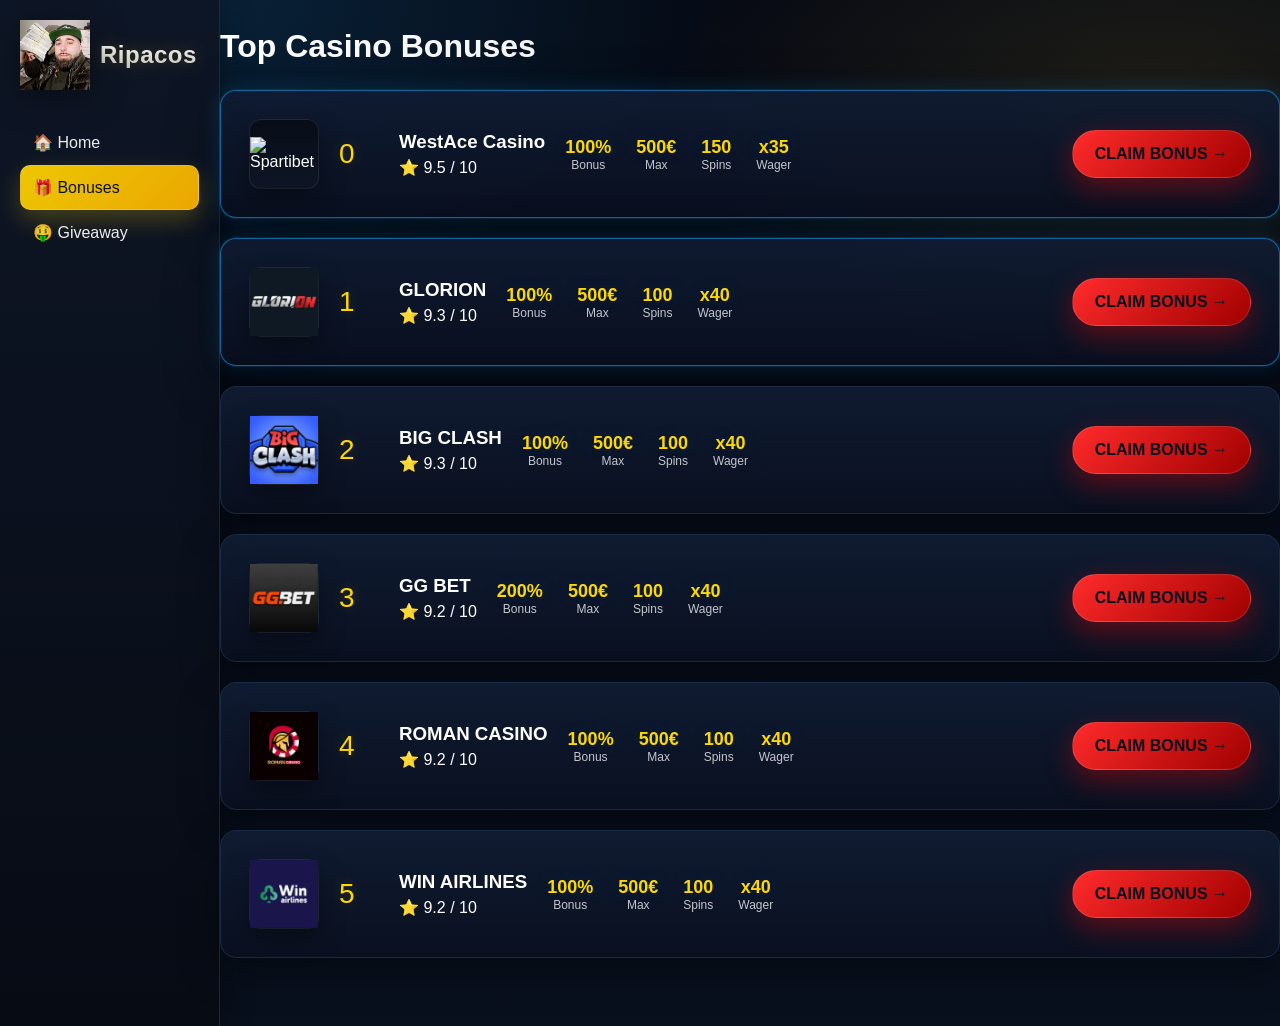
==== bonus.html @ 60d69d88 "Revise casino bonuses and add new entries Updated casino cards with new entries and adjusted ranking" ====
<!DOCTYPE html>
<html lang="en">
<head>
  <meta charset="UTF-8">
  <title>Casino Bonuses</title>
  <link rel="stylesheet" href="style.css">
</head>
<body>

<div class="layout">

  <aside class="sidebar">
    <div class="logo-area">
      <img src="image1.jpg" alt="SlotsCore Logo">
      <span>Ripacos</span>
    </div>
    <ul>
      <li><a href="index.html">🏠 Home</a></li>
      <li class="active"><a href="bonus.html">🎁 Bonuses</a></li>
     <li ><a href="giveaway_fixed.html">🤑 Giveaway</a></li>
    </ul>
  </aside>

  <main class="content">

    <h1>Top Casino Bonuses</h1>
<!-- CARD 0 -->
     <div class="casino-card highlight">
      <div class="casino-logo">
        <img src="WEST.PNG" alt="Spartibet">
      </div>

      <div class="rank">0</div>

      <div class="info">
        <h3>WestAce Casino</h3>
        <p>⭐ 9.5 / 10</p>
      </div>

      <div class="stats">
        <div><strong>100%</strong><span>Bonus</span></div>
        <div><strong>500€</strong><span>Max</span></div>
        <div><strong>150</strong><span>Spins</span></div>
        <div><strong>x35</strong><span>Wager</span></div>
      </div>
      
      <a href="https://wstc.lynmonkel.com/?mid=362287_2106183" class="btn" target="_blank">
        CLAIM BONUS →
      </a>
    </div>
    
    <!-- CARD 1 -->
    <div class="casino-card highlight">
      <div class="casino-logo">
        <img src="GLORION.PNG" alt="Spartibet">
      </div>

      <div class="rank">1</div>

      <div class="info">
        <h3>GLORION</h3>
        <p>⭐ 9.3 / 10</p>
      </div>

      <div class="stats">
        <div><strong>100%</strong><span>Bonus</span></div>
        <div><strong>500€</strong><span>Max</span></div>
        <div><strong>100</strong><span>Spins</span></div>
        <div><strong>x40</strong><span>Wager</span></div>
      </div>

      <a href="https://glrn.lynmonkel.com/?mid=304403_2020043" class="btn" target="_blank">
        CLAIM BONUS →
      </a>
    </div>

    <!-- CARD 2 -->
    <div class="casino-card">
      <div class="casino-logo">
        <img src="BIGCLASH.PNG" alt="Kairosbet">
      </div>

      <div class="rank">2</div>

      <div class="info">
        <h3>BIG CLASH</h3>
        <p>⭐ 9.3 / 10</p>
      </div>

      <div class="stats">
        <div><strong>100%</strong><span>Bonus</span></div>
        <div><strong>500€</strong><span>Max</span></div>
        <div><strong>100</strong><span>Spins</span></div>
        <div><strong>x40</strong><span>Wager</span></div>
      </div>

      <a href="https://mma.lynmonkel.com/?mid=304403_2020044" class="btn" target="_blank">
        CLAIM BONUS →
      </a>
    </div>

    <!-- CARD 3 -->
    <div class="casino-card">
      <div class="casino-logo">
        <img src="GGBET.PNG" alt="Casino 3">
      </div>

      <div class="rank">3</div>

      <div class="info">
        <h3>GG BET</h3>
        <p>⭐ 9.2 / 10</p>
      </div>

      <div class="stats">
        <div><strong>200%</strong><span>Bonus</span></div>
        <div><strong>500€</strong><span>Max</span></div>
        <div><strong>100</strong><span>Spins</span></div>
        <div><strong>x40</strong><span>Wager</span></div>
      </div>

      <a href="https://ggbetbestoffer.com/l/696f84ccd07e0030810fa052" class="btn" target="_blank">
        CLAIM BONUS →
      </a>
    </div>

    <!-- CARD 4 -->
    <div class="casino-card">
      <div class="casino-logo">
        <img src="ROMAN.PNG" alt="Casino 4">
      </div>

      <div class="rank">4</div>

      <div class="info">
        <h3>ROMAN CASINO</h3>
        <p>⭐ 9.2 / 10</p>
      </div>

      <div class="stats">
        <div><strong>100%</strong><span>Bonus</span></div>
        <div><strong>500€</strong><span>Max</span></div>
        <div><strong>100</strong><span>Spins</span></div>
        <div><strong>x40</strong><span>Wager</span></div>
      </div>

      <a href="https://media.vegaslegends.com/visit/?bta=36466&nci=5432&utm_campaign=ripakos" class="btn" target="_blank">
        CLAIM BONUS →
      </a>
    </div>

    <!-- CARD 5 -->
    <div class="casino-card">
      <div class="casino-logo">
        <img src="WINAIRLINES.PNG" alt="Casino 5">
      </div>

      <div class="rank">5</div>

      <div class="info">
        <h3>WIN AIRLINES</h3>
        <p>⭐ 9.2 / 10</p>
      </div>

      <div class="stats">
        <div><strong>100%</strong><span>Bonus</span></div>
        <div><strong>500€</strong><span>Max</span></div>
        <div><strong>100</strong><span>Spins</span></div>
        <div><strong>x40</strong><span>Wager</span></div>
      </div>

      <a href="https://track.blackflagaffiliates.com/visit/?bta=35676&nci=5399&utm_campaign=ripacos" class="btn" target="_blank">
        CLAIM BONUS →
      </a>
    </div>


  </main>
</div>

</body>
</html>
---- style.css ----
:root{
  /* Base */
  --bg: #070b14;
  --panel: #0e1626;
  --card: #101c33;
  --stroke: #1a2a45;

  /* RED + GOLD THEME */
  --blue: #ff2b2b;
  --blue2:#b30000;

  --gold: #ffd700;
  --gold2:#ffb300;

  --text: #ffffff;
  --muted: rgba(255,255,255,.72);

  --glowBlue: rgba(255,0,0,.35);
  --glowGold: rgba(255,215,0,.25);
}

* {
  margin: 0;
  padding: 0;
  box-sizing: border-box;
  font-family: Arial, sans-serif;
}

body {
  background: radial-gradient(1200px 600px at 30% 10%, rgba(26,166,255,.15), transparent 55%),
              radial-gradient(900px 500px at 75% 20%, rgba(255,204,51,.12), transparent 60%),
              var(--bg);
  color: var(--text);
}

.layout {
  display: flex;
}

/* SIDEBAR */
.sidebar {
  width: 220px;
  background: linear-gradient(180deg, rgba(14,22,38,.98), rgba(7,11,20,.98));
  min-height: 100vh;
  padding: 20px;
  border-right: 1px solid var(--stroke);
  box-shadow: 0 0 30px rgba(0,0,0,.35);
}

.sidebar ul {
  list-style: none;
}

.sidebar li {
  padding: 12px;
  cursor: pointer;
  opacity: 0.92;
  border-radius: 10px;
  border: 1px solid transparent;
  transition: all .18s ease;
}

/* Active / Hover = logo gold highlight */
.sidebar li.active,
.sidebar li:hover {
  background: linear-gradient(135deg, var(--gold), var(--gold2));
  color: #08101e;
  border-color: rgba(255,255,255,.18);
  box-shadow: 0 10px 24px var(--glowGold);
}

.sidebar li.active a { color: #08101e; }

/* SIDEBAR LINKS FIX */
.sidebar a {
  color: inherit;
  text-decoration: none;
  display: block;
}

/* LOGO */
.logo-area {
  display: flex;
  align-items: center;
  gap: 10px;
  margin-bottom: 30px;
}

.logo-area img {
  width: 70px;
  filter: drop-shadow(0 6px 18px rgba(0,0,0,.45));
}

.logo-area span {
  font-size: 24px;
  font-weight: bold;
  letter-spacing: .5px;
  background: linear-gradient(180deg, #ffffff, rgba(255,255,255,.75));
  -webkit-background-clip: text;
  background-clip: text;
  color: transparent;
  text-shadow: 0 0 18px rgba(255,215,0,.25);
}

/* CONTENT */
.content {
  flex: 1;
  padding: 30px;
}

.content h1 {
  margin-bottom: 25px;
  background: linear-gradient(90deg, #ffffff, rgba(255,255,255,.85));
  -webkit-background-clip: text;
  background-clip: text;
  color: transparent;
}

/* CASINO CARD */
.casino-card {
  background: linear-gradient(180deg, rgba(16,28,51,.92), rgba(10,16,32,.92));
  border-radius: 16px;
  padding: 28px;
  display: flex;
  align-items: center;
  gap: 20px;
  margin-bottom: 20px;
  border: 1px solid var(--stroke);
  min-height: 120px;
  box-shadow: 0 14px 40px rgba(0,0,0,.35);
}

/* HIGHLIGHT CARD = blue glow like logo */
.casino-card.highlight {
  border: 1px solid rgba(26,166,255,.55);
  box-shadow:
    0 0 0 1px rgba(26,166,255,.12),
    0 0 22px rgba(26,166,255,.18),
    0 18px 55px rgba(0,0,0,.45);
}

/* LOGO */
.casino-logo {
  width: 70px;
  height: 70px;
  background: linear-gradient(180deg, rgba(7,11,20,.9), rgba(14,22,38,.9));
  border-radius: 12px;
  border: 1px solid rgba(255,255,255,.08);
  display: flex;
  align-items: center;
  justify-content: center;
  box-shadow: 0 10px 26px rgba(0,0,0,.35);
}

.casino-logo img {
  max-width: 100%;
  max-height: 100%;
  object-fit: contain;
}

/* RANK = gold like the "777" frame */
.rank {
  font-size: 28px;
  color: var(--gold);
  width: 40px;
  text-shadow: 0 0 14px rgba(255,204,51,.20);
}

/* INFO */
.info h3 {
  margin-bottom: 5px;
}

/* STATS */
.stats {
  display: flex;
  gap: 25px;
  flex: 1;
}

.stats div {
  text-align: center;
}

.stats strong {
color: var(--gold);
  font-size: 18px;
  text-shadow: 0 0 18px rgba(26,166,255,.18);
}

.stats span {
  display: block;
  font-size: 12px;
  color: var(--muted);
}

/* BUTTON = blue -> gold like logo lighting */
.btn {
  background: linear-gradient(135deg, var(--blue), var(--blue2));
  color: #08101e;
  padding: 14px 22px;
  border-radius: 25px;
  text-decoration: none;
  font-weight: bold;
  white-space: nowrap;
  border: 1px solid rgba(255,255,255,.14);
  box-shadow: 0 10px 28px var(--glowBlue);
  transition: transform .18s ease, box-shadow .18s ease, filter .18s ease;
}

.btn:hover {
  transform: scale(1.03);
  background: linear-gradient(135deg, var(--gold), var(--gold2));
  box-shadow: 0 10px 28px var(--glowGold);
  filter: brightness(1.02);
}

/* MOBILE */
@media (max-width: 900px) {
  .sidebar {
    display: none;
  }

  .casino-card {
    flex-direction: column;
    align-items: flex-start;
    gap: 15px;
    padding: 25px;
  }

  .casino-logo {
    width: 80px;
    height: 80px;
  }

  .stats {
    width: 100%;
    justify-content: space-between;
  }

  .btn {
    width: 100%;
    text-align: center;
    font-size: 16px;
  }
}
/* HOME HERO */
.home-hero{
  display:flex;
  align-items:center;
  gap:24px;
  padding:24px;
  border-radius:16px;
  border: 1px solid rgba(255,255,255,0.08);
  background: rgba(255,255,255,0.03);
}

.home-logo{
  width:140px;
  height:140px;
  border-radius:18px;
  object-fit:cover;
  box-shadow: 0 14px 40px rgba(0,0,0,0.35);
  border: 1px solid rgba(255,255,255,0.10);
}

.home-title{
  margin-bottom:10px;
}

.home-desc{
  opacity: 0.9;
  line-height: 1.55;
  max-width: 820px;
}

/* SOCIAL LINKS */
.social-links{
  margin-top:14px;
  display:flex;
  flex-wrap:wrap;
  gap:12px;
}

.social-btn{
  display:inline-flex;
  align-items:center;
  gap:8px;
  padding:12px 16px;
  border-radius:999px;
  text-decoration:none;
  font-weight:700;

  /* fallback που δουλεύει και με το παλιό css */
  background: rgba(57,211,83,0.95);
  color:#000;
  box-shadow: 0 10px 24px rgba(0,0,0,0.25);
  transition: transform .18s ease, filter .18s ease;
}

.social-btn:hover{
  transform: translateY(-1px);
  filter: brightness(1.05);
}

/* Αν έχεις βάλει την καινούργια παλέτα (blue/gold), θα “κουμπώσει” αυτόματα */
:root{
  --blue: #1aa6ff;
  --blue2:#0b66ff;
  --gold: #ffcc33;
  --gold2:#ff9f1a;
}
.social-btn{
  background: linear-gradient(135deg, var(--blue), var(--blue2));
  color: #08101e;
  border: 1px solid rgba(255,255,255,0.14);
}
.social-btn:hover{
  background: linear-gradient(135deg, var(--gold), var(--gold2));
}

/* MOBILE */
@media (max-width: 900px){
  .home-hero{
    flex-direction: column;
    align-items:flex-start;
  }
  .home-logo{
    width:110px;
    height:110px;
  }
  .social-btn{
    width:100%;
    justify-content:center;
  }
}
/* --- SECTIONS --- */
.section{
  margin-top: 26px;
  padding: 18px;
  border-radius: 16px;
  border: 1px solid rgba(255,255,255,.08);
  background: rgba(255,255,255,.03);
}

.section-title{
  display:flex;
  justify-content:center;
  margin: 4px 0 16px;
}
.section-title span{
  padding: 10px 18px;
  border-radius: 999px;
  font-weight: 900;
  letter-spacing: .6px;
  color:#08101e;
  background: linear-gradient(135deg, var(--gold), var(--gold2));
  box-shadow: 0 12px 26px var(--glowGold);
}

/* --- STREAMERS GRID --- */
.streamers-grid{
  display:grid;
  grid-template-columns: repeat(4, minmax(0, 1fr));
  gap: 14px;
}
.streamer-card{
  text-decoration:none;
  color: var(--text);
  border-radius: 14px;
  padding: 16px;
  border: 1px solid rgba(255,255,255,.08);
  background: linear-gradient(180deg, rgba(16,28,51,.78), rgba(7,11,20,.72));
  box-shadow: 0 14px 40px rgba(0,0,0,.35);
  transition: transform .18s ease, border-color .18s ease, box-shadow .18s ease;
  text-align:center;
}
.streamer-card:hover{
  transform: translateY(-2px);
  border-color: rgba(255,204,51,.30);
  box-shadow: 0 18px 55px rgba(0,0,0,.45), 0 0 22px rgba(255,204,51,.12);
}
.avatar{
  width: 92px;
  height: 92px;
  border-radius: 50%;
  object-fit: cover;
  border: 4px solid rgba(255,204,51,.55);
  box-shadow: 0 14px 35px rgba(0,0,0,.45);
  margin: 4px auto 12px;
  display:block;
}
.name{
  font-weight: 900;
  color: var(--gold);
  font-size: 18px;
}
.meta{
  margin-top: 6px;
  font-size: 12px;
  color: var(--muted);
}

/* --- TOP CASINOS ROWS --- */
.casino-rows{ display:flex; flex-direction:column; gap: 12px; }
.casino-row{
  display:flex;
  align-items:center;
  gap: 16px;
  padding: 16px;
  border-radius: 16px;
  border: 1px solid rgba(255,204,51,.16);
  background: linear-gradient(180deg, rgba(16,28,51,.80), rgba(7,11,20,.78));
  box-shadow: 0 18px 55px rgba(0,0,0,.45);
}
.row-rank{
  width: 36px;
  height: 36px;
  display:flex;
  align-items:center;
  justify-content:center;
  border-radius: 10px;
  font-weight: 900;
  color:#08101e;
  background: linear-gradient(135deg, var(--gold), var(--gold2));
}
.row-brand{
  display:flex;
  align-items:center;
  gap: 12px;
  min-width: 260px;
}
.row-logo{
  width: 58px; height: 58px;
  border-radius: 14px;
  background: rgba(0,0,0,.28);
  border: 1px solid rgba(255,255,255,.08);
  display:flex; align-items:center; justify-content:center;
}
.row-logo img{ max-width:100%; max-height:100%; object-fit:contain; }
.row-name{ font-weight: 900; }
.tag{
  margin-left: 8px;
  font-size: 11px;
  padding: 4px 10px;
  border-radius: 999px;
  background: rgba(255,204,51,.16);
  border: 1px solid rgba(255,204,51,.22);
  color: var(--gold);
}
.row-sub{ margin-top: 4px; font-size: 12px; color: var(--muted); }

.row-stats{
  display:flex;
  gap: 18px;
  flex: 1;
  justify-content: center;
}
.row-stats div{ text-align:center; min-width: 86px; }
.row-stats strong{ color: var(--gold); font-size: 20px; }
.row-stats span{ display:block; font-size: 12px; color: var(--muted); }

.row-btn{ padding: 12px 18px; border-radius: 999px; }

/* --- WEEK BAR + SCHEDULE --- */
.week-bar{
  display:flex;
  gap: 10px;
  padding: 10px;
  border-radius: 14px;
  background: rgba(0,0,0,.25);
  border: 1px solid rgba(255,255,255,.08);
  overflow:auto;
}
.day{
  border: 1px solid rgba(255,255,255,.12);
  background: rgba(255,255,255,.04);
  color: var(--text);
  padding: 10px 14px;
  border-radius: 999px;
  cursor:pointer;
  font-weight: 800;
  white-space:nowrap;
}
.day.active{
  background: linear-gradient(135deg, var(--gold), var(--gold2));
  color: #08101e;
  border-color: rgba(255,255,255,.18);
  box-shadow: 0 12px 24px var(--glowGold);
}

.schedule-grid{
  margin-top: 14px;
  display:grid;
  grid-template-columns: repeat(4, minmax(0, 1fr));
  gap: 14px;
}
.slot-card{
  border-radius: 16px;
  border: 1px solid rgba(255,204,51,.20);
  background: linear-gradient(180deg, rgba(16,28,51,.80), rgba(7,11,20,.78));
  box-shadow: 0 18px 55px rgba(0,0,0,.45);
  padding: 14px;
  text-align:center;
  position:relative;
}
.slot-time{
  position:absolute;
  top: 10px; left: 10px; right: 10px;
  border-radius: 12px;
  padding: 10px 12px;
  font-weight: 900;
  color:#08101e;
  background: linear-gradient(135deg, var(--gold), var(--gold2));
}
.slot-avatar{
  width: 110px;
  height: 110px;
  border-radius: 50%;
  object-fit: cover;
  border: 4px solid rgba(255,204,51,.55);
  margin: 58px auto 12px;
  display:block;
}
.slot-name{
  font-weight: 900;
  font-size: 18px;
}

/* RESPONSIVE */
@media (max-width: 1100px){
  .streamers-grid{ grid-template-columns: repeat(2, 1fr); }
  .schedule-grid{ grid-template-columns: repeat(2, 1fr); }
  .row-brand{ min-width: 200px; }
}
@media (max-width: 650px){
  .streamers-grid{ grid-template-columns: 1fr; }
  .schedule-grid{ grid-template-columns: 1fr; }
  .casino-row{ flex-direction: column; align-items: flex-start; }
  .row-stats{ justify-content: space-between; width:100%; }
  .row-btn{ width:100%; text-align:center; }
}
/* Our Streamers title -> BLUE (μόνο αυτό) */
.section-title.blue span{
  background: linear-gradient(135deg, var(--blue), var(--blue2));
  color: #08101e;
  box-shadow: 0 12px 26px var(--glowBlue);
}

/* (προαιρετικό) Αν θες και τα ονόματα των streamers να γίνουν μπλε αντί χρυσά */
.section-title.blue ~ .streamers-grid .name{
  color: var(--gold);
  text-shadow: 0 0 18px rgba(26,166,255,.25);
}

/* (προαιρετικό) Αν θες και το περίγραμμα του avatar να γίνει μπλε */
.section-title.blue ~ .streamers-grid .avatar{
  border-color: rgba(26,166,255,.60);
}

:root{
--bg: #070b14;
  --panel: #0e1626;
  --card: #101c33;
  --card-2: #0c1526;
  --stroke: #1a2a45;

  /* RED + GOLD */
  --blue: #ff2b2b;
  --blue2:#a00000;

  --gold: #ffd700;
  --gold2:#ffb300;

  --text: #ffffff;
  --muted: rgba(255,255,255,.76);

  --glowBlue: rgba(255,0,0,.35);
  --glowGold: rgba(255,215,0,.25);
  --success: #39d353;
  --danger: #ff6b6b;
}

*{margin:0;padding:0;box-sizing:border-box}
html{scroll-behavior:smooth}
body{
  font-family: Arial, sans-serif;
  color:var(--text);
  background:
    radial-gradient(1000px 500px at 15% 0%, rgba(26,166,255,.16), transparent 55%),
    radial-gradient(900px 480px at 90% 10%, rgba(255,204,51,.10), transparent 55%),
    linear-gradient(180deg, #050913 0%, #08101d 100%);
  min-height:100vh;
}

a{color:inherit}
img{max-width:100%;display:block}

.content{
  width:min(1180px, calc(100% - 32px));
  margin:0 auto;
  padding:28px 0 48px;
}

/* HERO */
.giveaway-hero{
  position:relative;
  overflow:hidden;
  border:1px solid rgba(255,255,255,.08);
  border-radius:28px;
  background:
    linear-gradient(135deg, rgba(16,28,51,.96), rgba(8,13,24,.92)),
    linear-gradient(135deg, rgba(26,166,255,.08), rgba(255,204,51,.05));
  box-shadow: 0 28px 80px rgba(0,0,0,.42);
}
.giveaway-hero::before,
.giveaway-hero::after{
  content:"";
  position:absolute;
  border-radius:50%;
  filter:blur(8px);
}
.giveaway-hero::before{
  width:260px;height:260px;right:-80px;top:-80px;
  background:radial-gradient(circle, rgba(26,166,255,.22), transparent 70%);
}
.giveaway-hero::after{
  width:260px;height:260px;left:-80px;bottom:-80px;
  background:radial-gradient(circle, rgba(255,204,51,.18), transparent 70%);
}
.giveaway-hero-inner{
  position:relative;
  z-index:1;
  padding:48px;
}
.giveaway-badge{
  display:inline-flex;
  align-items:center;
  gap:8px;
  padding:10px 16px;
  border-radius:999px;
  background:linear-gradient(135deg, var(--gold), var(--gold2));
  color:#08101e;
  font-weight:900;
  letter-spacing:.5px;
  box-shadow:0 14px 28px var(--glowGold);
  margin-bottom:18px;
}
.giveaway-hero h1{
  font-size:clamp(32px, 6vw, 58px);
  line-height:1.04;
  max-width:760px;
  margin-bottom:16px;
}
.giveaway-hero p{
  max-width:760px;
  color:var(--muted);
  font-size:18px;
  line-height:1.65;
}
.giveaway-hero-btn,
.social-links a{
  display:inline-flex;
  align-items:center;
  justify-content:center;
  margin-top:24px;
  min-height:52px;
  padding:14px 22px;
  border-radius:999px;
  border:1px solid rgba(255,255,255,.14);
  text-decoration:none;
  font-weight:900;
  color:#08101e;
  background:linear-gradient(135deg, var(--blue), var(--blue2));
  box-shadow:0 16px 30px var(--glowBlue);
  transition:transform .18s ease, box-shadow .18s ease, filter .18s ease, background .18s ease;
}
.giveaway-hero-btn:hover,
.social-links a:hover{
  transform:translateY(-2px);
  filter:brightness(1.04);
  background:linear-gradient(135deg, var(--gold), var(--gold2));
  box-shadow:0 16px 30px var(--glowGold);
}

/* SECTION WRAPPER */
.giveaway-prizes,
.giveaway-table,
.how-to,
.send-screenshot,
.terms{
  margin-top:24px;
  padding:26px;
  border-radius:24px;
  border:1px solid rgba(255,255,255,.08);
  background:linear-gradient(180deg, rgba(16,28,51,.84), rgba(7,11,20,.82));
  box-shadow:0 20px 55px rgba(0,0,0,.34);
}

.giveaway-prizes h2,
.giveaway-table h2,
.how-to h2,
.send-screenshot h2,
.terms h2{
  font-size:clamp(24px, 3vw, 34px);
  margin-bottom:18px;
}

/* PRIZES */
.prize-grid{
  display:grid;
  grid-template-columns:repeat(3, minmax(0, 1fr));
  gap:18px;
}
.prize-card{
  position:relative;
  overflow:hidden;
  border-radius:22px;
  padding:24px;
  min-height:210px;
  display:flex;
  flex-direction:column;
  justify-content:space-between;
  border:1px solid rgba(255,255,255,.12);
  box-shadow:0 18px 45px rgba(0,0,0,.35);
}
.prize-card::after{
  content:"";
  position:absolute;
  inset:auto -30px -30px auto;
  width:120px;height:120px;
  border-radius:50%;
  background:rgba(255,255,255,.08);
  filter:blur(2px);
}
.prize-card h3{font-size:22px;margin-bottom:8px}
.prize-card p{color:rgba(255,255,255,.82);font-weight:700}
.prize-card h2{font-size:46px;margin:0}
.prize-card.gold{
  background:linear-gradient(135deg, rgba(255,204,51,.22), rgba(255,159,26,.14), rgba(16,28,51,.92));
  border-color:rgba(255,204,51,.35);
}
.prize-card.silver{
  background:linear-gradient(135deg, rgba(203,213,225,.18), rgba(148,163,184,.10), rgba(16,28,51,.92));
  border-color:rgba(203,213,225,.28);
}
.prize-card.bronze{
  background:linear-gradient(135deg, rgba(205,127,50,.22), rgba(168,85,42,.12), rgba(16,28,51,.92));
  border-color:rgba(205,127,50,.32);
}

/* TABLES */
.giveaway-table{
  display:grid;
  grid-template-columns:repeat(2, minmax(0, 1fr));
  gap:18px;
}
.giveaway-table > h2{
  grid-column:1 / -1;
  margin-bottom:0;
}
.table-box{
  border-radius:20px;
  border:1px solid rgba(255,255,255,.08);
  background:linear-gradient(180deg, rgba(8,13,24,.70), rgba(16,28,51,.66));
  padding:18px;
}
.table-box h3{
  margin-bottom:14px;
  color:var(--gold);
}
.table-box table{
  width:100%;
  border-collapse:collapse;
  overflow:hidden;
  border-radius:16px;
}
.table-box th,
.table-box td{
  padding:14px 16px;
  text-align:left;
  border-bottom:1px solid rgba(255,255,255,.08);
}
.table-box th{
  background:rgba(255,255,255,.05);
  font-size:14px;
 color:var(--gold);
}
.table-box tr:last-child td{border-bottom:none}
.table-box td:last-child{
  font-weight:900;
  color:var(--gold);
}

/* HOW TO */
.how-to ol{
  padding-left:0;
  list-style:none;
  display:grid;
  grid-template-columns:repeat(2, minmax(0, 1fr));
  gap:14px;
}
.how-to li{
  position:relative;
  min-height:84px;
  padding:18px 18px 18px 72px;
  border-radius:18px;
  border:1px solid rgba(255,255,255,.08);
  background:rgba(255,255,255,.03);
  line-height:1.5;
}
.how-to li::before{
  counter-increment:steps;
  content:counter(steps);
  position:absolute;
  left:18px;
  top:16px;
  width:38px;
  height:38px;
  border-radius:12px;
  display:flex;
  align-items:center;
  justify-content:center;
  font-weight:900;
  color:#08101e;
  background:linear-gradient(135deg, var(--gold), var(--gold2));
}
.how-to ol{counter-reset:steps}

/* SEND */
.send-screenshot{
  text-align:center;
}
.send-screenshot h2{
  max-width:700px;
  margin:0 auto 10px;
}
.social-links{
  display:flex;
  justify-content:center;
  gap:12px;
  flex-wrap:wrap;
}

/* TERMS */
.terms p{
  color:var(--muted);
  line-height:1.7;
  margin-bottom:12px;
}
.terms p:last-child{margin-bottom:0}

/* SMALL ENHANCEMENTS */
.table-box tbody tr:hover,
.how-to li:hover,
.prize-card:hover{
  transform:translateY(-2px);
  transition:transform .18s ease, border-color .18s ease, box-shadow .18s ease;
}
.prize-card:hover,
.how-to li:hover{
  box-shadow:0 22px 55px rgba(0,0,0,.42);
}

/* RESPONSIVE */
@media (max-width: 920px){
  .giveaway-hero-inner{padding:34px 24px}
  .prize-grid,
  .giveaway-table,
  .how-to ol{
    grid-template-columns:1fr;
  }
}

@media (max-width: 640px){
  .content{width:min(100% - 20px, 100%);padding:16px 0 28px}
  .giveaway-prizes,
  .giveaway-table,
  .how-to,
  .send-screenshot,
  .terms{padding:18px}
  .giveaway-hero h1{font-size:34px}
  .giveaway-hero p{font-size:16px}
  .giveaway-hero-btn,
  .social-links a{width:100%}
  .table-box th,
  .table-box td{padding:12px 10px;font-size:14px}
  .prize-card h2{font-size:38px}
}
.giveaway-deadline {
  position: absolute;
  top: 20px;
  right: 20px;
  background: linear-gradient(90deg, #ffcc00, #ffb300);
  color: #000;
  font-weight: bold;
  padding: 8px 16px;
  border-radius: 999px;
  font-size: 14px;
  box-shadow: 0 0 15px rgba(255, 200, 0, 0.4);
}
.giveaway-timeline {
  text-align: center;
  padding: 40px 20px;
}

.timeline-grid {
  display: flex;
  gap: 20px;
  justify-content: center;
  flex-wrap: wrap;
}

.timeline-card {
  background: #111;
  border-radius: 12px;
  padding: 20px;
  min-width: 200px;
  box-shadow: 0 0 10px rgba(0,0,0,0.3);
}

.timeline-card h3 {
  margin-bottom: 10px;
}

.timeline-card p {
  font-size: 18px;
  font-weight: bold;
}
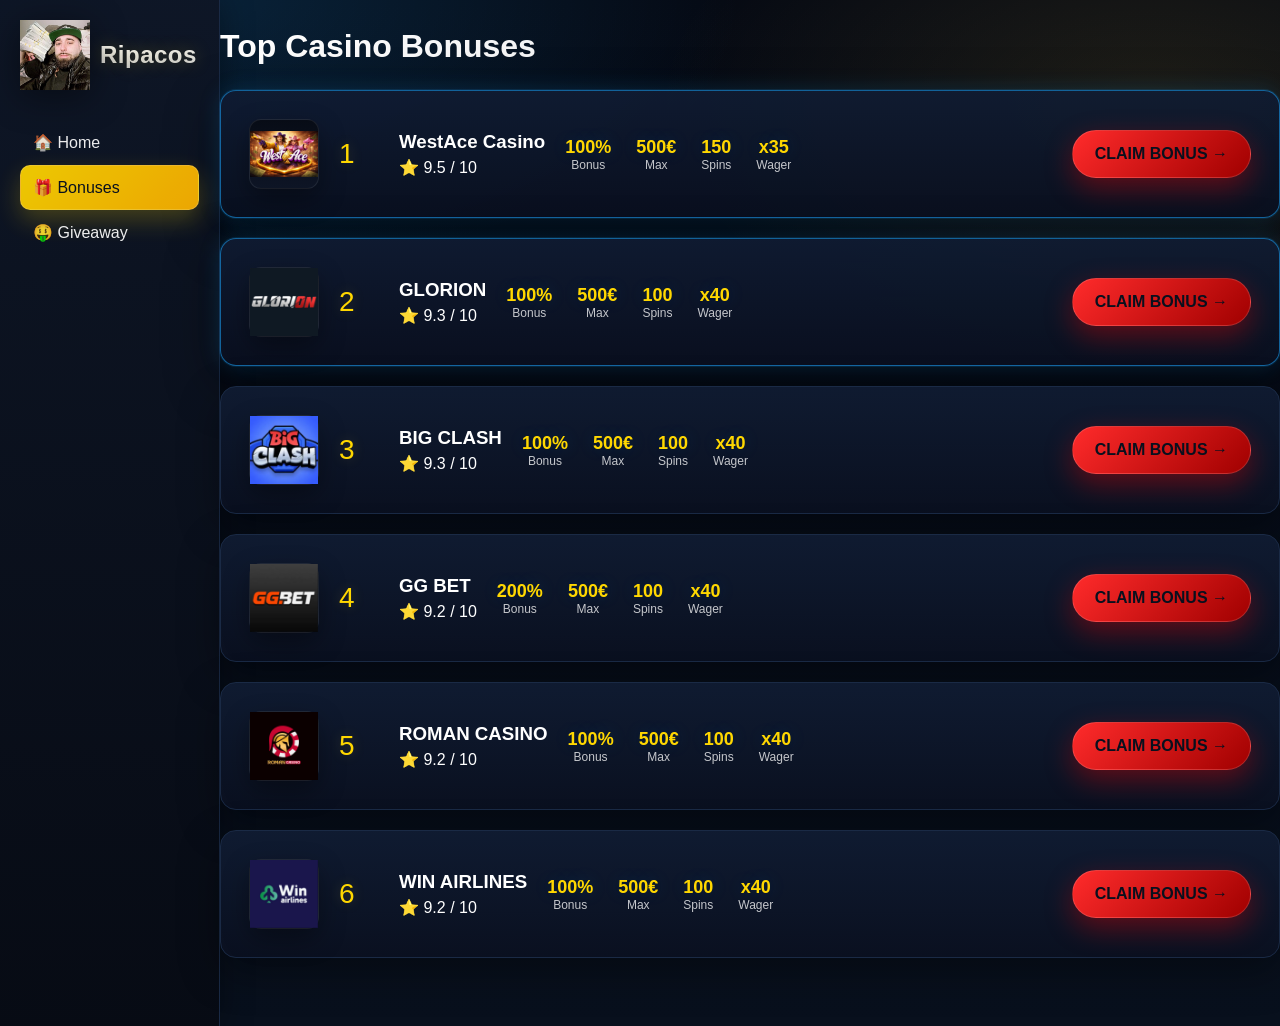
==== commit 48825f3e: "Update bonus.html" ====
--- a/bonus.html
+++ b/bonus.html
@@ -30,7 +30,7 @@
         <img src="WEST.PNG" alt="Spartibet">
       </div>
 
-      <div class="rank">0</div>
+      <div class="rank">1</div>
 
       <div class="info">
         <h3>WestAce Casino</h3>
@@ -55,7 +55,7 @@
         <img src="GLORION.PNG" alt="Spartibet">
       </div>
 
-      <div class="rank">1</div>
+      <div class="rank">2</div>
 
       <div class="info">
         <h3>GLORION</h3>
@@ -80,7 +80,7 @@
         <img src="BIGCLASH.PNG" alt="Kairosbet">
       </div>
 
-      <div class="rank">2</div>
+      <div class="rank">3</div>
 
       <div class="info">
         <h3>BIG CLASH</h3>
@@ -105,7 +105,7 @@
         <img src="GGBET.PNG" alt="Casino 3">
       </div>
 
-      <div class="rank">3</div>
+      <div class="rank">4</div>
 
       <div class="info">
         <h3>GG BET</h3>
@@ -130,7 +130,7 @@
         <img src="ROMAN.PNG" alt="Casino 4">
       </div>
 
-      <div class="rank">4</div>
+      <div class="rank">5</div>
 
       <div class="info">
         <h3>ROMAN CASINO</h3>
@@ -155,7 +155,7 @@
         <img src="WINAIRLINES.PNG" alt="Casino 5">
       </div>
 
-      <div class="rank">5</div>
+      <div class="rank">6</div>
 
       <div class="info">
         <h3>WIN AIRLINES</h3>
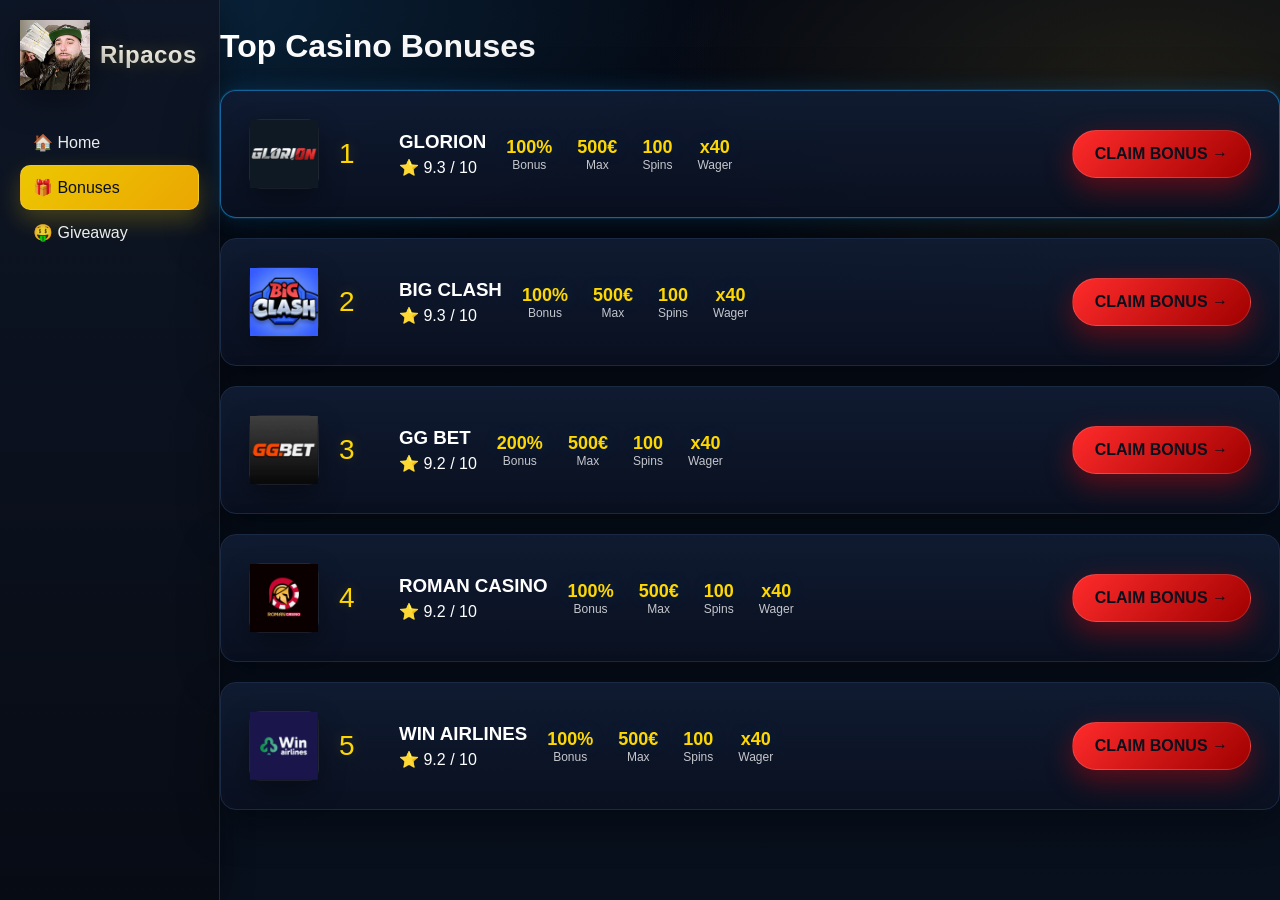
==== commit 9e15688c: "Update bonus.html" ====
--- a/bonus.html
+++ b/bonus.html
@@ -24,30 +24,7 @@
   <main class="content">
 
     <h1>Top Casino Bonuses</h1>
-<!-- CARD 0 -->
-     <div class="casino-card highlight">
-      <div class="casino-logo">
-        <img src="WEST.PNG" alt="Spartibet">
-      </div>
 
-      <div class="rank">1</div>
-
-      <div class="info">
-        <h3>WestAce Casino</h3>
-        <p>⭐ 9.5 / 10</p>
-      </div>
-
-      <div class="stats">
-        <div><strong>100%</strong><span>Bonus</span></div>
-        <div><strong>500€</strong><span>Max</span></div>
-        <div><strong>150</strong><span>Spins</span></div>
-        <div><strong>x35</strong><span>Wager</span></div>
-      </div>
-      
-      <a href="https://wstc.lynmonkel.com/?mid=362287_2106183" class="btn" target="_blank">
-        CLAIM BONUS →
-      </a>
-    </div>
     
     <!-- CARD 1 -->
     <div class="casino-card highlight">
@@ -55,7 +32,7 @@
         <img src="GLORION.PNG" alt="Spartibet">
       </div>
 
-      <div class="rank">2</div>
+      <div class="rank">1</div>
 
       <div class="info">
         <h3>GLORION</h3>
@@ -80,7 +57,7 @@
         <img src="BIGCLASH.PNG" alt="Kairosbet">
       </div>
 
-      <div class="rank">3</div>
+      <div class="rank">2</div>
 
       <div class="info">
         <h3>BIG CLASH</h3>
@@ -105,7 +82,7 @@
         <img src="GGBET.PNG" alt="Casino 3">
       </div>
 
-      <div class="rank">4</div>
+      <div class="rank">3</div>
 
       <div class="info">
         <h3>GG BET</h3>
@@ -130,7 +107,7 @@
         <img src="ROMAN.PNG" alt="Casino 4">
       </div>
 
-      <div class="rank">5</div>
+      <div class="rank">4</div>
 
       <div class="info">
         <h3>ROMAN CASINO</h3>
@@ -155,7 +132,7 @@
         <img src="WINAIRLINES.PNG" alt="Casino 5">
       </div>
 
-      <div class="rank">6</div>
+      <div class="rank">5</div>
 
       <div class="info">
         <h3>WIN AIRLINES</h3>
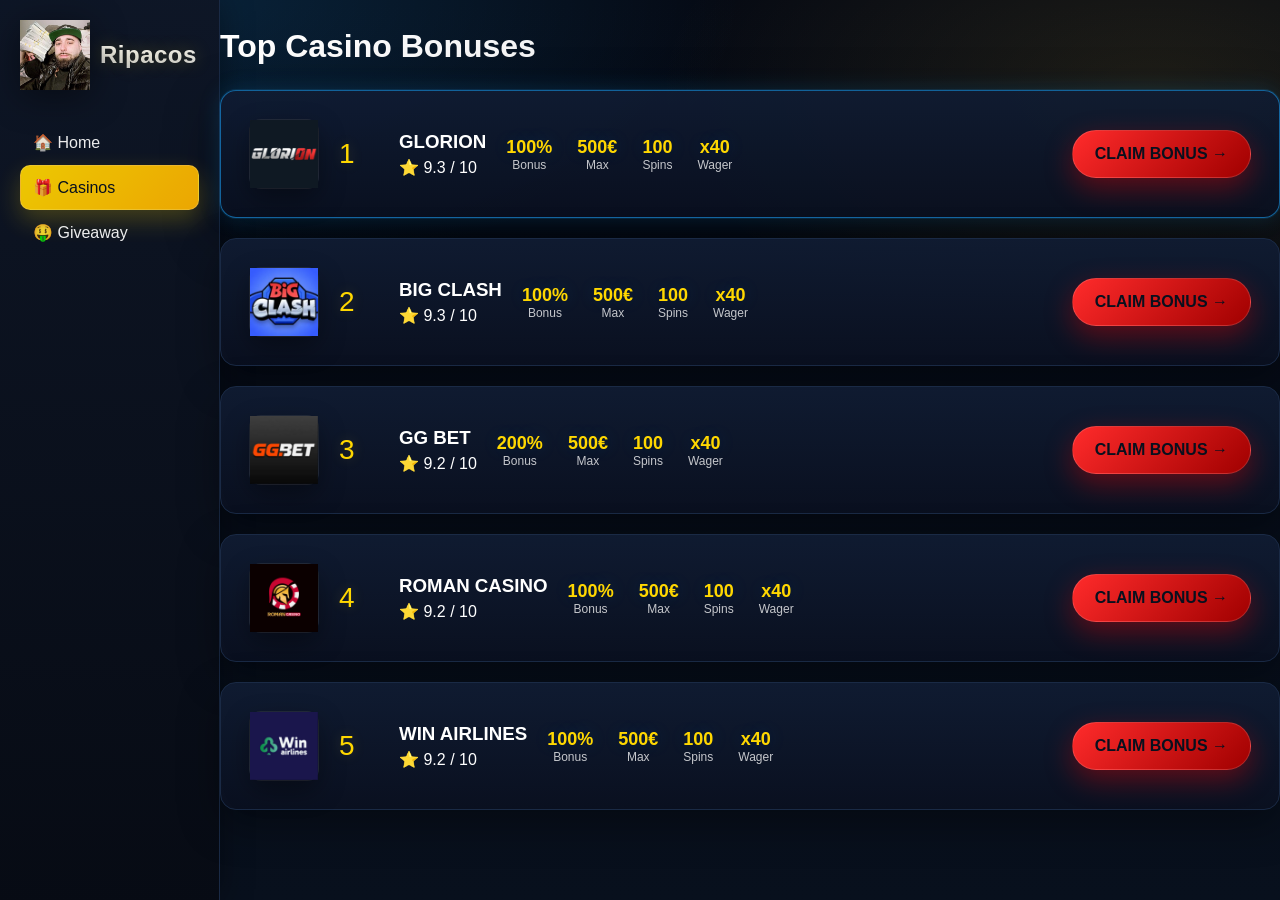
==== commit 51aa3312: "Update bonus.html" ====
--- a/bonus.html
+++ b/bonus.html
@@ -16,7 +16,7 @@
     </div>
     <ul>
       <li><a href="index.html">🏠 Home</a></li>
-      <li class="active"><a href="bonus.html">🎁 Bonuses</a></li>
+      <li class="active"><a href="bonus.html">🎁 Casinos</a></li>
      <li ><a href="giveaway_fixed.html">🤑 Giveaway</a></li>
     </ul>
   </aside>
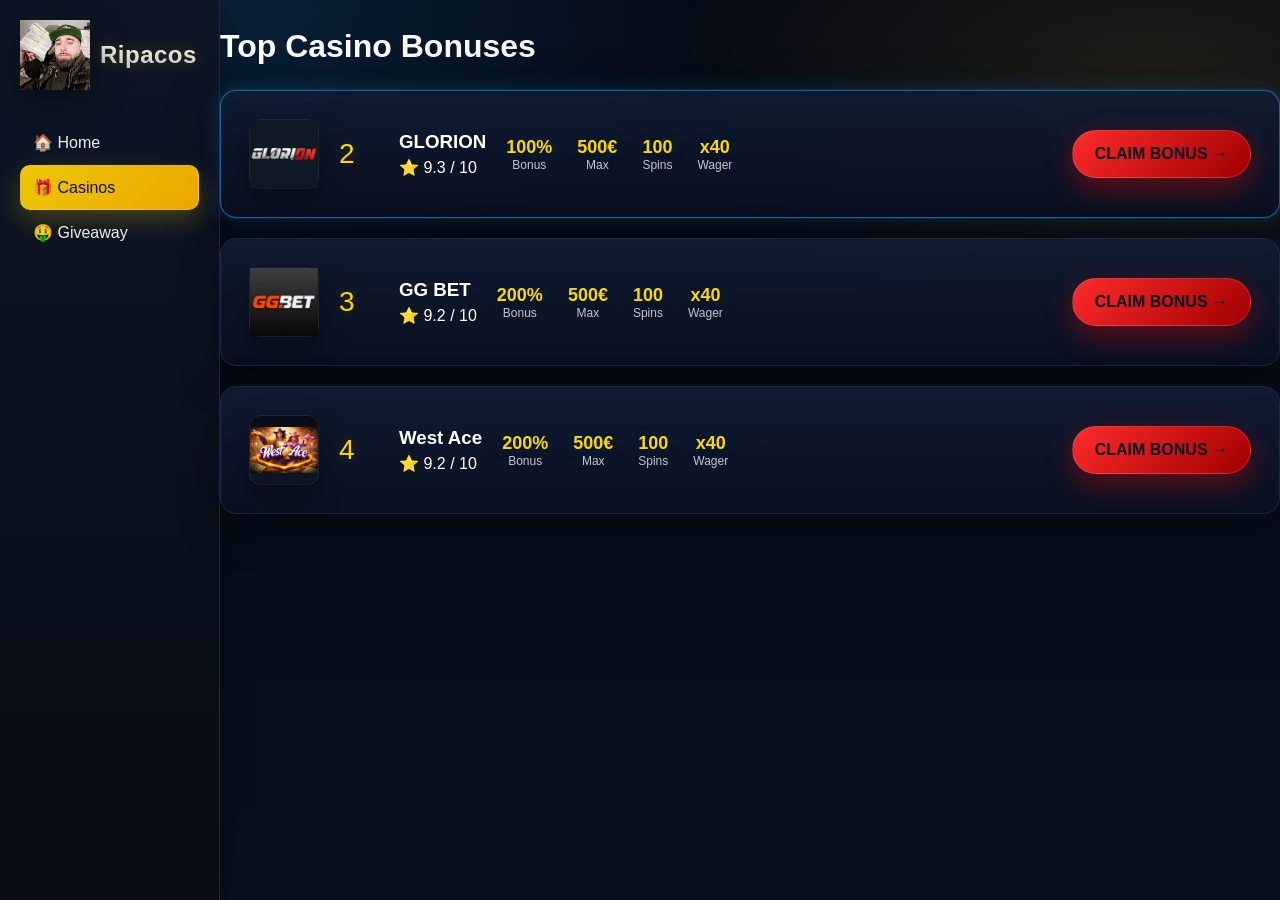
==== commit 3b056373: "Update bonus.html" ====
--- a/bonus.html
+++ b/bonus.html
@@ -27,12 +27,12 @@
 
     
     <!-- CARD 1 -->
-    <div class="casino-card highlight">
+<div class="casino-card highlight">
       <div class="casino-logo">
         <img src="GLORION.PNG" alt="Spartibet">
       </div>
 
-      <div class="rank">1</div>
+      <div class="rank">2</div>
 
       <div class="info">
         <h3>GLORION</h3>
@@ -50,32 +50,6 @@
         CLAIM BONUS →
       </a>
     </div>
-
-    <!-- CARD 2 -->
-    <div class="casino-card">
-      <div class="casino-logo">
-        <img src="BIGCLASH.PNG" alt="Kairosbet">
-      </div>
-
-      <div class="rank">2</div>
-
-      <div class="info">
-        <h3>BIG CLASH</h3>
-        <p>⭐ 9.3 / 10</p>
-      </div>
-
-      <div class="stats">
-        <div><strong>100%</strong><span>Bonus</span></div>
-        <div><strong>500€</strong><span>Max</span></div>
-        <div><strong>100</strong><span>Spins</span></div>
-        <div><strong>x40</strong><span>Wager</span></div>
-      </div>
-
-      <a href="https://mma.lynmonkel.com/?mid=304403_2020044" class="btn" target="_blank">
-        CLAIM BONUS →
-      </a>
-    </div>
-
     <!-- CARD 3 -->
     <div class="casino-card">
       <div class="casino-logo">
@@ -102,55 +76,29 @@
     </div>
 
     <!-- CARD 4 -->
-    <div class="casino-card">
+  <div class="casino-card">
       <div class="casino-logo">
-        <img src="ROMAN.PNG" alt="Casino 4">
+        <img src="WEST.PNG" alt="Casino 3">
       </div>
 
       <div class="rank">4</div>
 
       <div class="info">
-        <h3>ROMAN CASINO</h3>
+        <h3>West Ace</h3>
         <p>⭐ 9.2 / 10</p>
       </div>
 
       <div class="stats">
-        <div><strong>100%</strong><span>Bonus</span></div>
+        <div><strong>200%</strong><span>Bonus</span></div>
         <div><strong>500€</strong><span>Max</span></div>
         <div><strong>100</strong><span>Spins</span></div>
         <div><strong>x40</strong><span>Wager</span></div>
       </div>
 
-      <a href="https://media.vegaslegends.com/visit/?bta=36466&nci=5432&utm_campaign=ripakos" class="btn" target="_blank">
+      <a href="https://wstc.lynmonkel.com/?mid=362287_2106183" class="btn" target="_blank">
         CLAIM BONUS →
       </a>
-    </div>
-
-    <!-- CARD 5 -->
-    <div class="casino-card">
-      <div class="casino-logo">
-        <img src="WINAIRLINES.PNG" alt="Casino 5">
-      </div>
-
-      <div class="rank">5</div>
-
-      <div class="info">
-        <h3>WIN AIRLINES</h3>
-        <p>⭐ 9.2 / 10</p>
-      </div>
-
-      <div class="stats">
-        <div><strong>100%</strong><span>Bonus</span></div>
-        <div><strong>500€</strong><span>Max</span></div>
-        <div><strong>100</strong><span>Spins</span></div>
-        <div><strong>x40</strong><span>Wager</span></div>
-      </div>
-
-      <a href="https://track.blackflagaffiliates.com/visit/?bta=35676&nci=5399&utm_campaign=ripacos" class="btn" target="_blank">
-        CLAIM BONUS →
-      </a>
-    </div>
-
+    </div>  
 
   </main>
 </div>
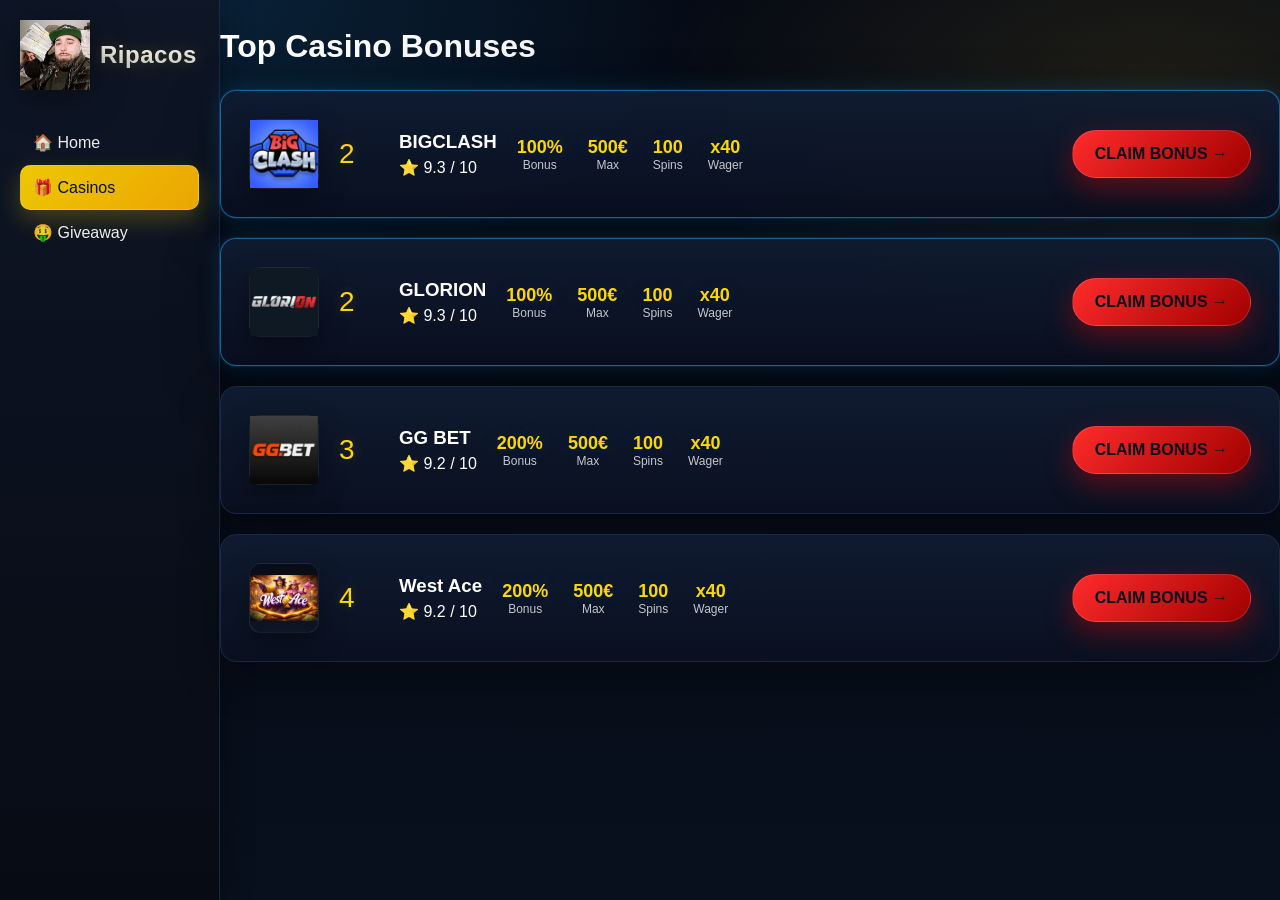
==== commit cb2eaa68: "Update bonus.html" ====
--- a/bonus.html
+++ b/bonus.html
@@ -29,6 +29,31 @@
     <!-- CARD 1 -->
 <div class="casino-card highlight">
       <div class="casino-logo">
+        <img src="BIGCLASH.PNG" alt="Spartibet">
+      </div>
+
+      <div class="rank">2</div>
+
+      <div class="info">
+        <h3>BIGCLASH</h3>
+        <p>⭐ 9.3 / 10</p>
+      </div>
+
+      <div class="stats">
+        <div><strong>100%</strong><span>Bonus</span></div>
+        <div><strong>500€</strong><span>Max</span></div>
+        <div><strong>100</strong><span>Spins</span></div>
+        <div><strong>x40</strong><span>Wager</span></div>
+      </div>
+
+      <a href="https://mma.lynmonkel.com/?mid=304403_2020044" class="btn" target="_blank">
+        CLAIM BONUS →
+      </a>
+    </div>
+     
+    <!-- CARD 2 -->
+ <div class="casino-card highlight">
+      <div class="casino-logo">
         <img src="GLORION.PNG" alt="Spartibet">
       </div>
 
@@ -49,7 +74,7 @@
       <a href="https://glrn.lynmonkel.com/?mid=304403_2020043" class="btn" target="_blank">
         CLAIM BONUS →
       </a>
-    </div>
+    </div>   
     <!-- CARD 3 -->
     <div class="casino-card">
       <div class="casino-logo">
@@ -75,6 +100,7 @@
       </a>
     </div>
 
+    
     <!-- CARD 4 -->
   <div class="casino-card">
       <div class="casino-logo">
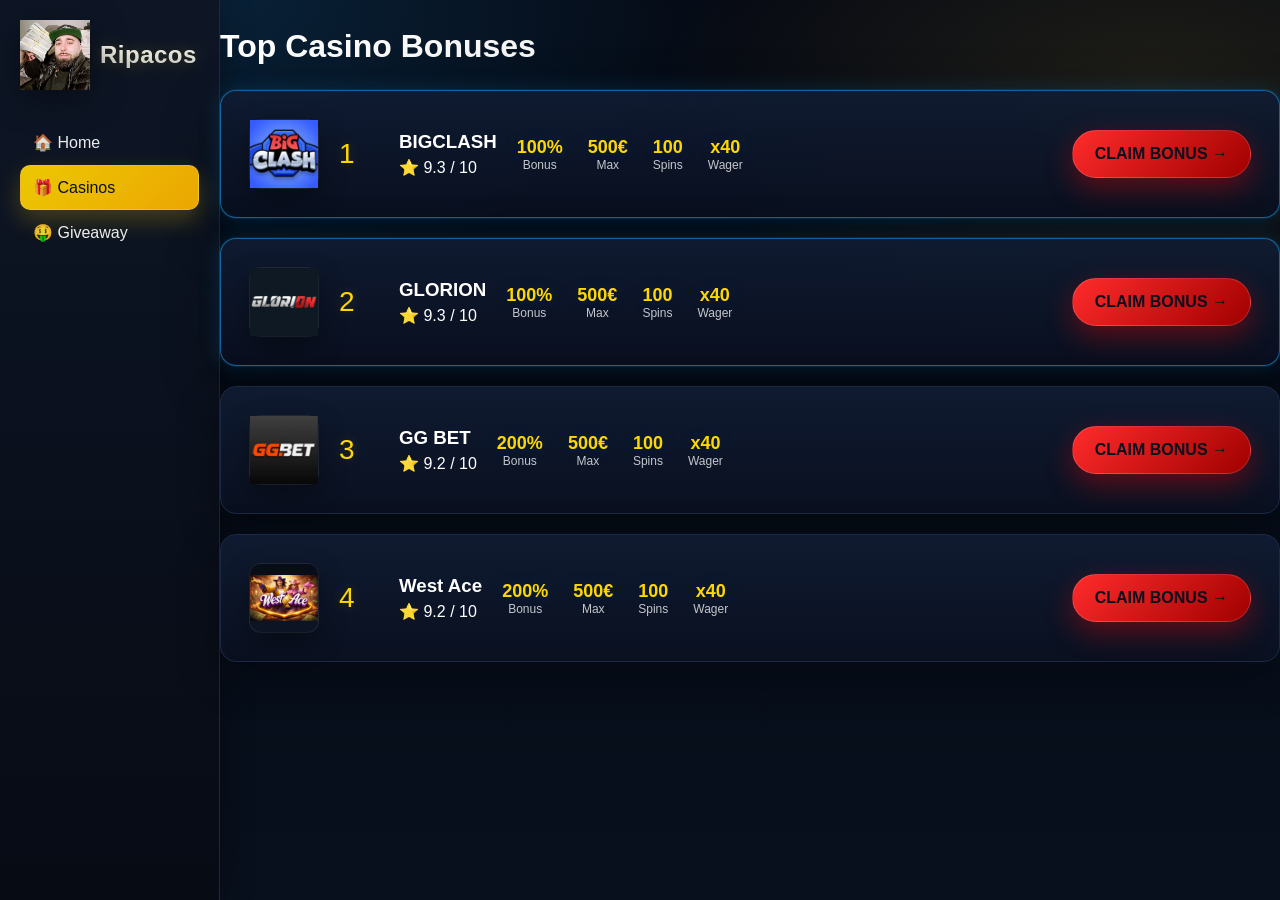
==== commit c76a05de: "Update bonus.html" ====
--- a/bonus.html
+++ b/bonus.html
@@ -32,7 +32,7 @@
         <img src="BIGCLASH.PNG" alt="Spartibet">
       </div>
 
-      <div class="rank">2</div>
+      <div class="rank">1</div>
 
       <div class="info">
         <h3>BIGCLASH</h3>
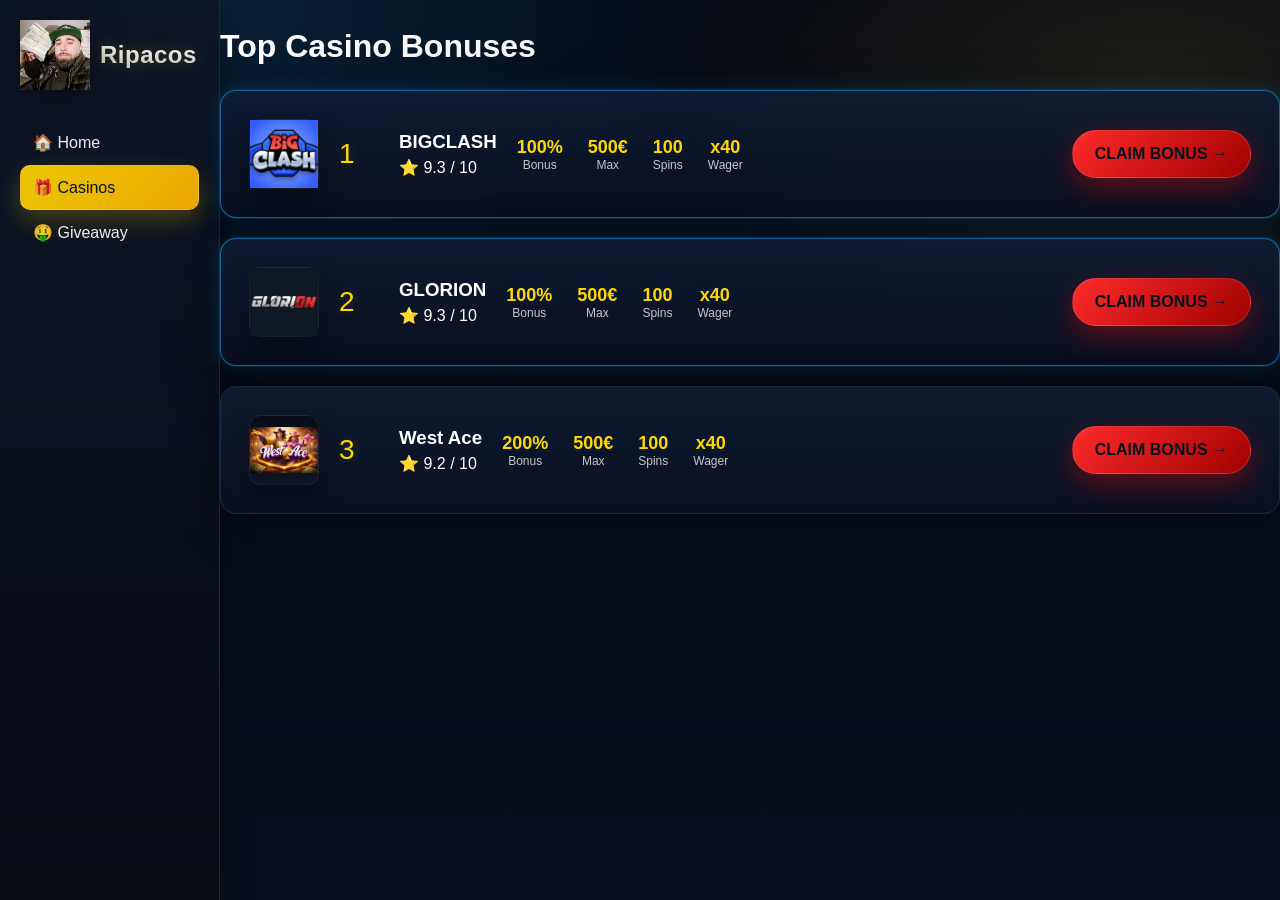
==== commit d937e01c: "Fix HTML structure and formatting issues" ====
--- a/bonus.html
+++ b/bonus.html
@@ -75,31 +75,6 @@
         CLAIM BONUS →
       </a>
     </div>   
-    <!-- CARD 3 -->
-    <div class="casino-card">
-      <div class="casino-logo">
-        <img src="GGBET.PNG" alt="Casino 3">
-      </div>
-
-      <div class="rank">3</div>
-
-      <div class="info">
-        <h3>GG BET</h3>
-        <p>⭐ 9.2 / 10</p>
-      </div>
-
-      <div class="stats">
-        <div><strong>200%</strong><span>Bonus</span></div>
-        <div><strong>500€</strong><span>Max</span></div>
-        <div><strong>100</strong><span>Spins</span></div>
-        <div><strong>x40</strong><span>Wager</span></div>
-      </div>
-
-      <a href="https://ggbetbestoffer.com/l/696f84ccd07e0030810fa052" class="btn" target="_blank">
-        CLAIM BONUS →
-      </a>
-    </div>
-
     
     <!-- CARD 4 -->
   <div class="casino-card">
@@ -107,7 +82,7 @@
         <img src="WEST.PNG" alt="Casino 3">
       </div>
 
-      <div class="rank">4</div>
+      <div class="rank">3</div>
 
       <div class="info">
         <h3>West Ace</h3>
